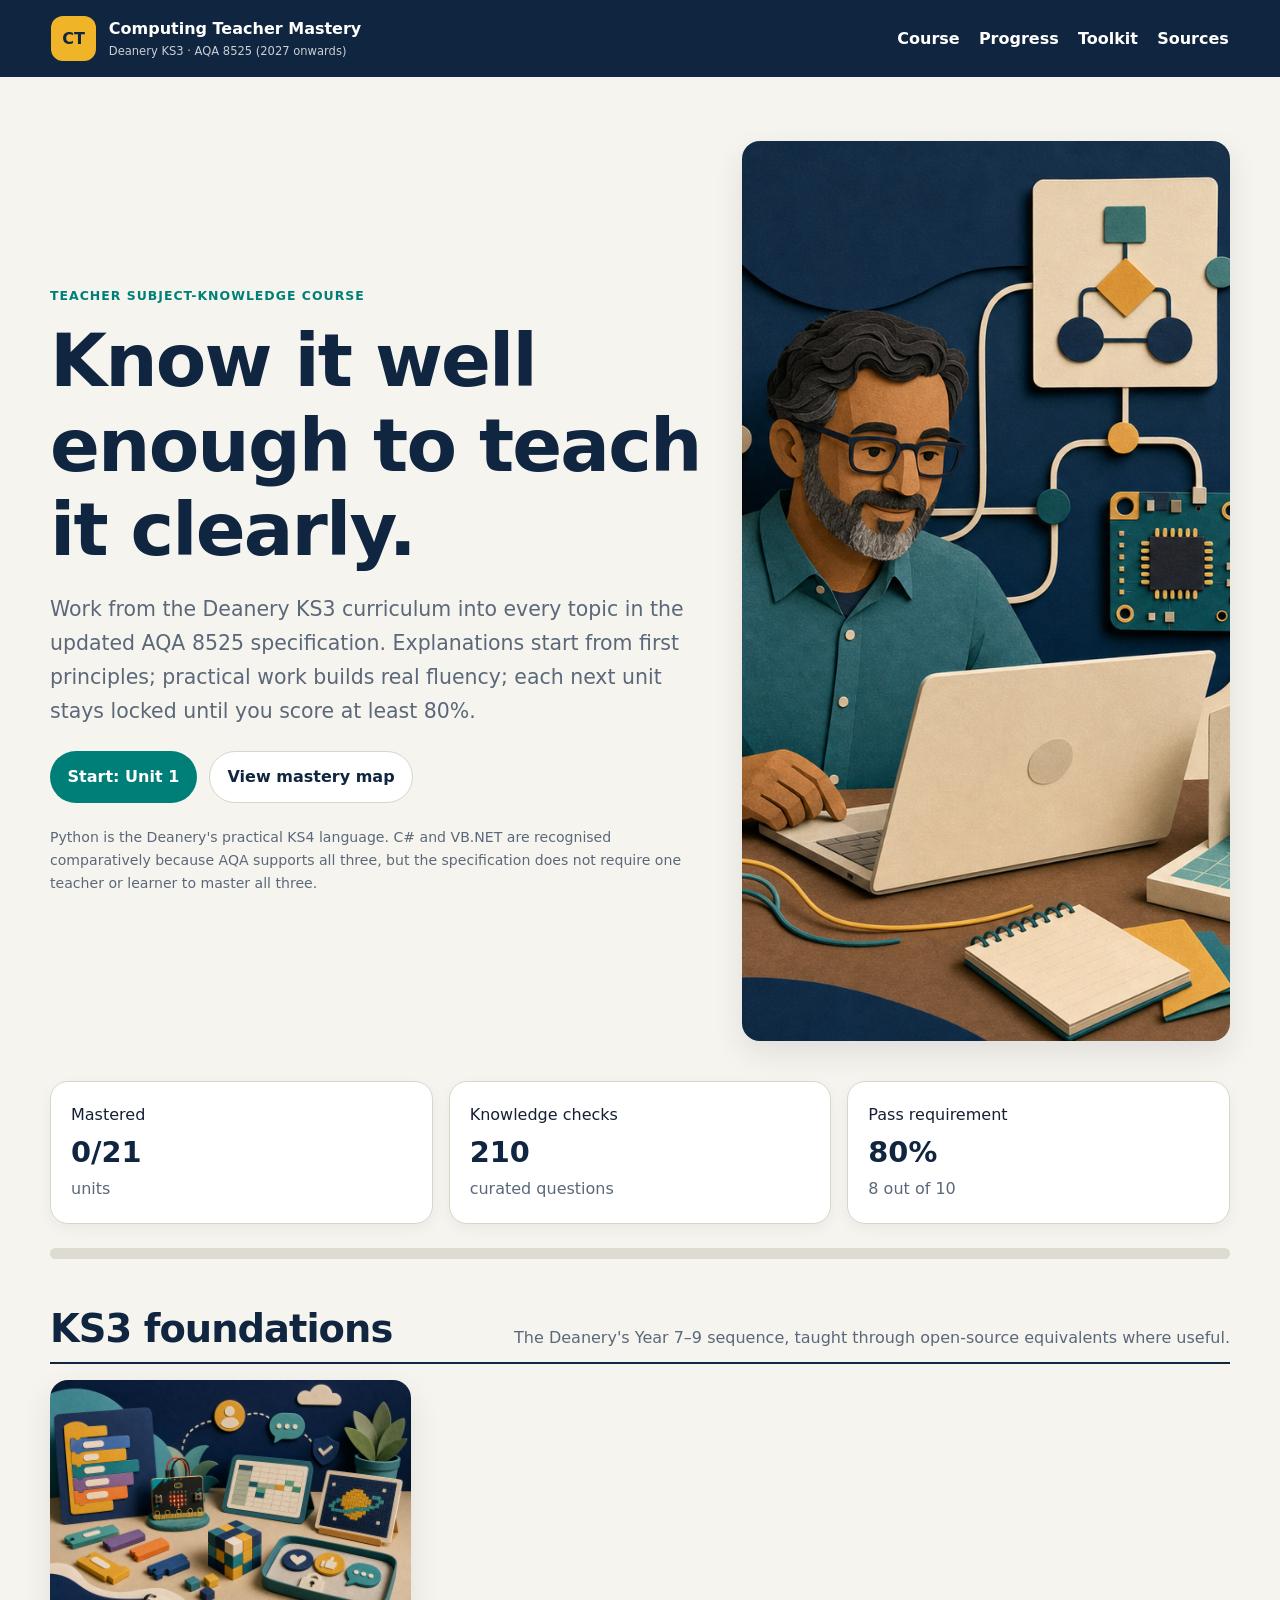
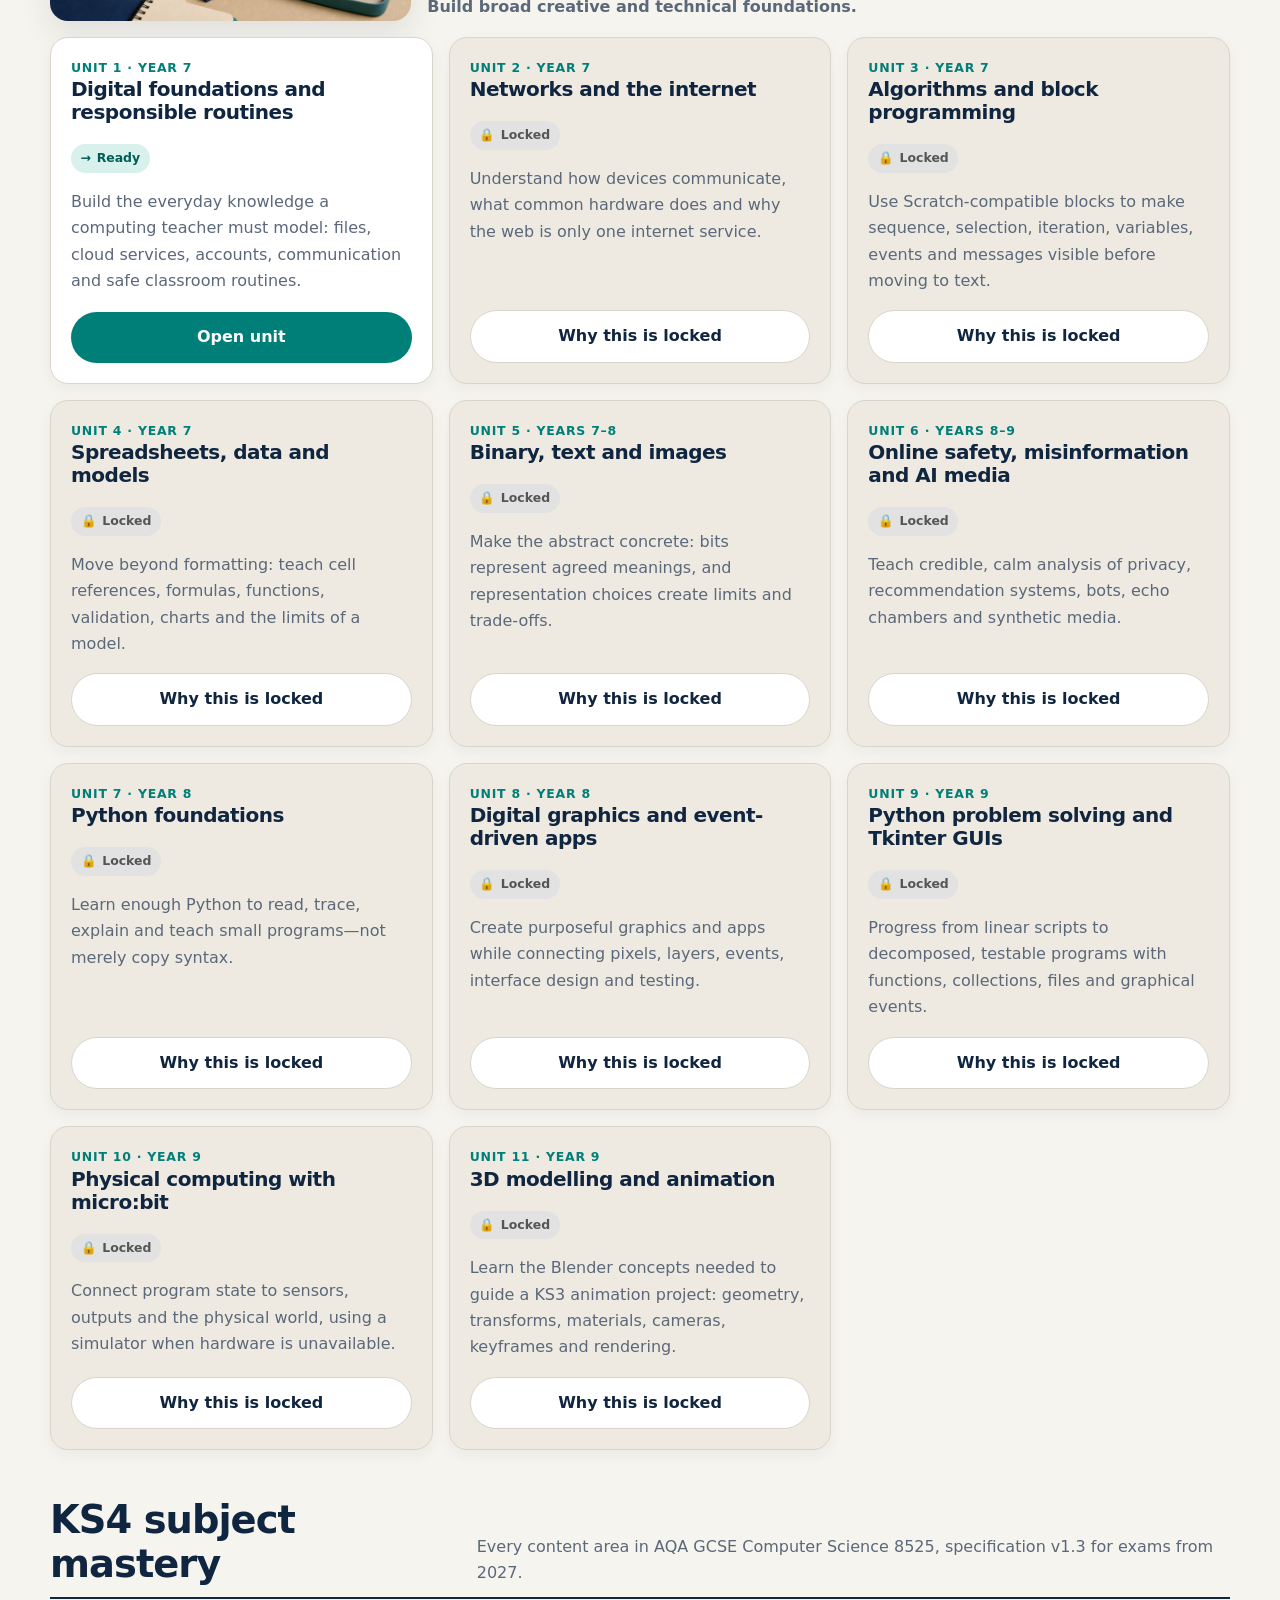
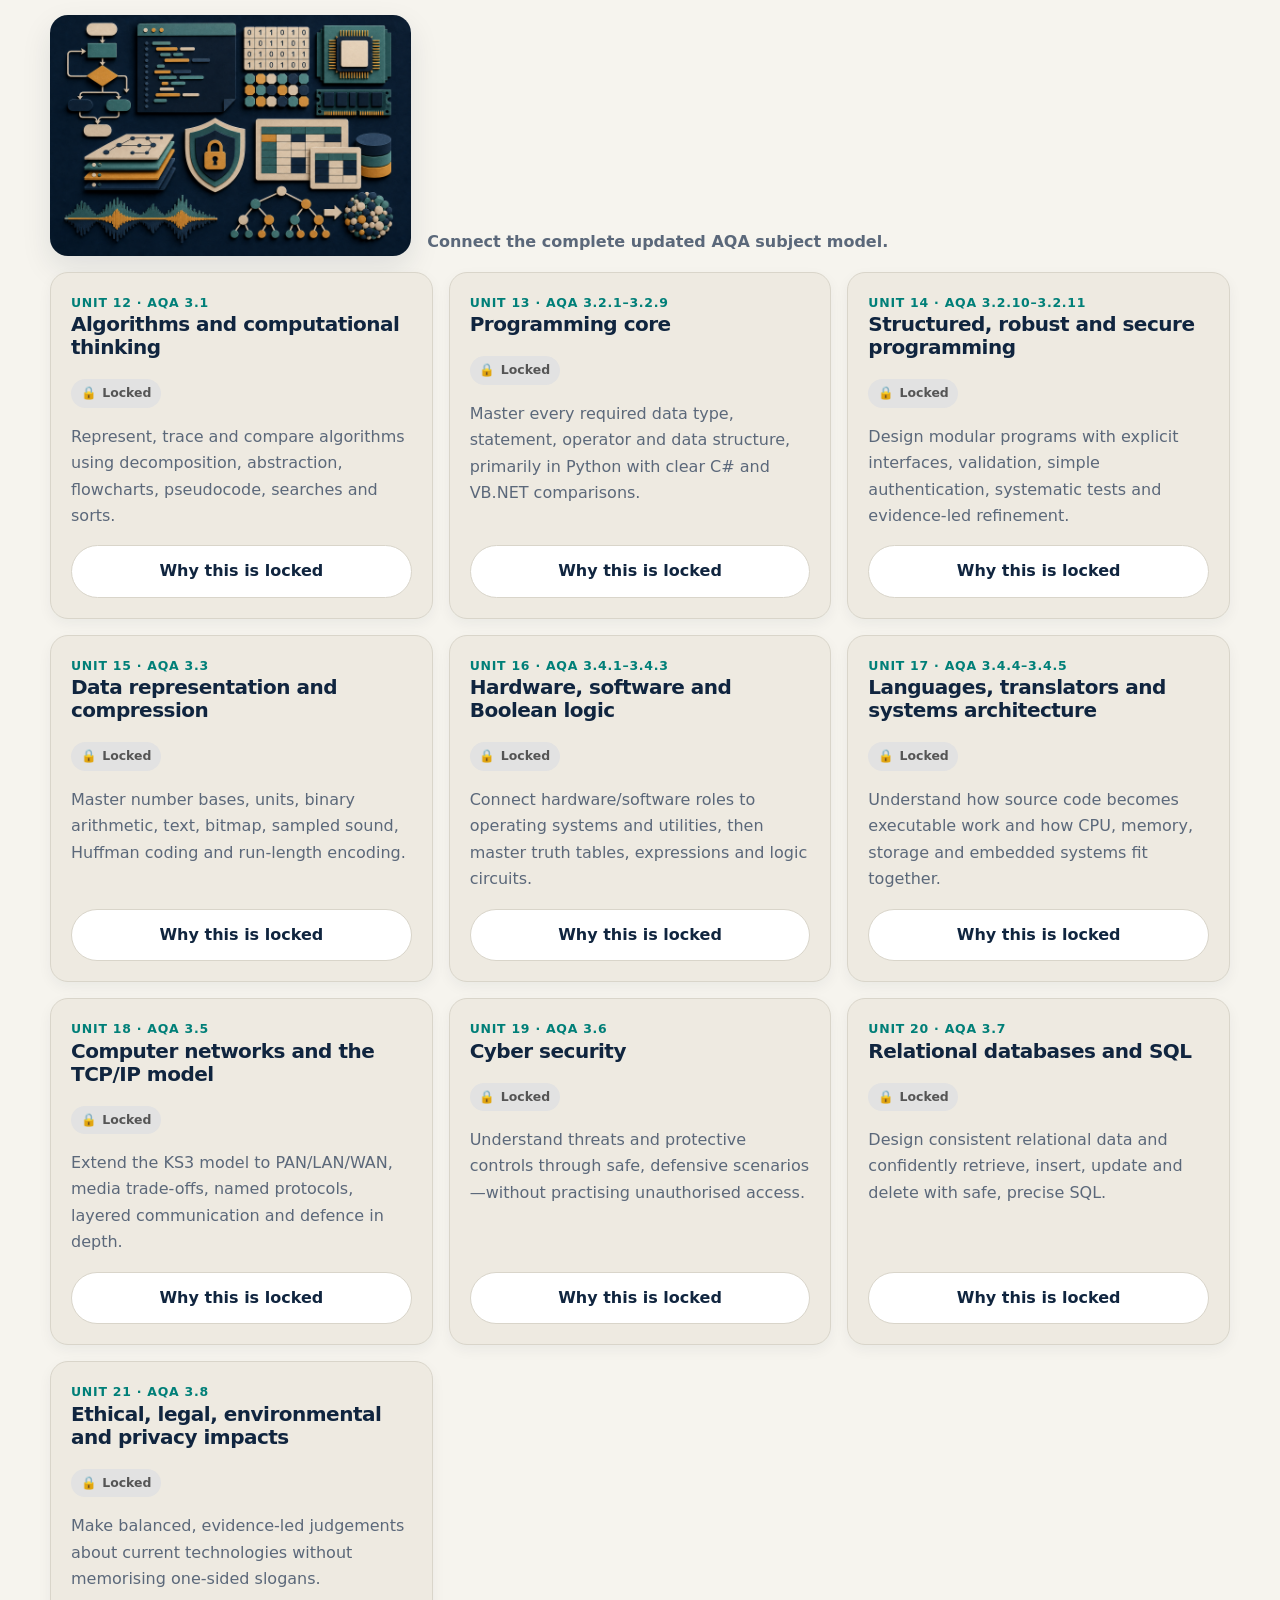
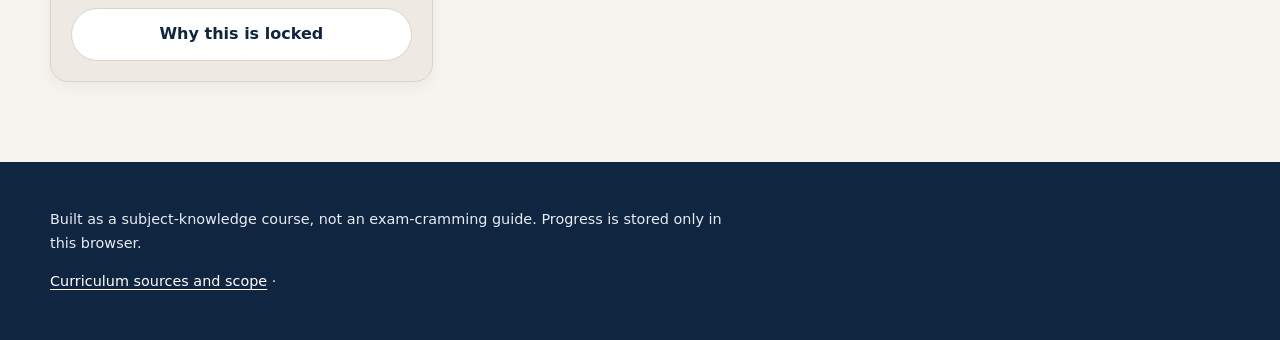
==== index.html @ 2669853c "Build complete computing teacher mastery course" ====
<!doctype html>
<html lang="en-GB">
<head>
  <meta charset="utf-8">
  <meta name="viewport" content="width=device-width, initial-scale=1">
  <meta name="theme-color" content="#10253f">
  <meta name="description" content="A guided Deanery KS3 and updated AQA 8525 Computer Science teacher mastery course.">
  <title>Computing Teacher Mastery</title>
  <link rel="manifest" href="manifest.webmanifest">
  <link rel="icon" href="assets/diagrams/icon.svg" type="image/svg+xml">
  <link rel="stylesheet" href="styles.css">
</head>
<body>
  <a class="skip-link" href="#main">Skip to content</a>
  <header class="site-header">
    <a class="brand" href="#/" aria-label="Computing Teacher Mastery home">
      <span class="brand-mark" aria-hidden="true">CT</span>
      <span><strong>Computing Teacher Mastery</strong><small>Deanery KS3 · AQA 8525 (2027 onwards)</small></span>
    </a>
    <nav aria-label="Primary navigation">
      <a href="#/">Course</a>
      <a href="#/progress">Progress</a>
      <a href="#/toolkit">Toolkit</a>
      <a href="#/sources">Sources</a>
    </nav>
  </header>

  <main id="main" tabindex="-1">
    <div id="app" aria-live="polite"></div>
  </main>

  <footer>
    <p>Built as a subject-knowledge course, not an exam-cramming guide. Progress is stored only in this browser.</p>
    <p><a href="#/sources">Curriculum sources and scope</a> · <button class="link-button" id="install-app" hidden>Install this course</button></p>
  </footer>

  <div id="toast" class="toast" role="status" aria-live="polite" hidden></div>
  <script src="data/core.js"></script>
  <script src="data/ks3.js"></script>
  <script src="data/ks4.js"></script>
  <script src="app.js"></script>
</body>
</html>
---- styles.css ----
:root {
  --ink: #142033;
  --muted: #5b687a;
  --navy: #10253f;
  --navy-2: #173b62;
  --paper: #f6f4ee;
  --surface: #ffffff;
  --line: #d9d5ca;
  --teal: #007f78;
  --teal-soft: #d8f1ec;
  --gold: #f0b429;
  --gold-soft: #fff0bf;
  --red: #a73939;
  --red-soft: #fae2e2;
  --green: #1b6b45;
  --green-soft: #dff3e7;
  --shadow: 0 12px 30px rgb(16 37 63 / 10%);
  --radius: 18px;
  font-family: Inter, ui-sans-serif, system-ui, -apple-system, BlinkMacSystemFont, "Segoe UI", sans-serif;
  color: var(--ink);
  background: var(--paper);
  line-height: 1.65;
}

* { box-sizing: border-box; }
html { scroll-behavior: smooth; }
body { margin: 0; min-width: 300px; }
a { color: var(--navy-2); text-underline-offset: .2em; }
button, input { font: inherit; }
button { cursor: pointer; }
img, svg { max-width: 100%; }
:focus-visible { outline: 3px solid var(--gold); outline-offset: 3px; }

.skip-link { position: absolute; left: -9999px; top: 1rem; z-index: 20; background: var(--surface); padding: .7rem 1rem; }
.skip-link:focus { left: 1rem; }

.site-header {
  display: flex; justify-content: space-between; align-items: center; gap: 2rem;
  padding: 1rem clamp(1rem, 4vw, 4rem); background: var(--navy); color: white;
}
.brand { display: flex; align-items: center; gap: .8rem; color: white; text-decoration: none; }
.brand-mark { display: grid; place-items: center; width: 2.8rem; aspect-ratio: 1; border-radius: 12px; background: var(--gold); color: var(--navy); font-weight: 800; }
.brand strong, .brand small { display: block; }
.brand small { opacity: .78; font-size: .72rem; }
nav { display: flex; gap: 1.2rem; flex-wrap: wrap; }
nav a { color: white; text-decoration: none; font-weight: 650; }
nav a:hover { text-decoration: underline; }

main { min-height: 70vh; }
#app { width: min(1180px, calc(100% - 2rem)); margin: 0 auto; padding: 2rem 0 5rem; }
footer { padding: 2rem max(1rem, calc((100% - 1180px) / 2)); background: var(--navy); color: #e7edf4; font-size: .9rem; }
footer a, footer .link-button { color: white; }

h1, h2, h3 { line-height: 1.15; color: var(--navy); letter-spacing: -.025em; }
h1 { font-size: clamp(2.2rem, 6vw, 4.6rem); margin: 0 0 1rem; }
h2 { font-size: clamp(1.55rem, 3vw, 2.4rem); margin-top: 2.5rem; }
h3 { font-size: 1.25rem; }
p { max-width: 74ch; }
.eyebrow { color: var(--teal); font-weight: 800; letter-spacing: .08em; text-transform: uppercase; font-size: .78rem; }
.lede { font-size: clamp(1.06rem, 2vw, 1.28rem); color: var(--muted); }
.muted { color: var(--muted); }
.small { font-size: .88rem; }

.hero { display: grid; grid-template-columns: minmax(0, 1.15fr) minmax(270px, .85fr); align-items: center; gap: 2rem; padding: 2rem 0 1rem; }
.hero-art { border-radius: var(--radius); box-shadow: var(--shadow); background: var(--teal-soft); overflow: hidden; }
.hero-art img { display: block; width: 100%; aspect-ratio: 4/3; object-fit: cover; }
.button-row { display: flex; gap: .75rem; flex-wrap: wrap; margin: 1.4rem 0; }
.button, .button-secondary, .quiz-submit {
  display: inline-flex; justify-content: center; align-items: center; border: 0; border-radius: 999px;
  padding: .75rem 1.1rem; font-weight: 750; text-decoration: none;
}
.button, .quiz-submit { background: var(--teal); color: white; }
.button:hover, .quiz-submit:hover { background: #006861; }
.button-secondary { background: var(--surface); color: var(--navy); border: 1px solid var(--line); }
.button[aria-disabled="true"] { background: #9ca5ae; pointer-events: none; }
.link-button { border: 0; padding: 0; background: transparent; text-decoration: underline; }

.summary-grid, .unit-grid, .tool-grid, .stats-grid { display: grid; gap: 1rem; }
.summary-grid { grid-template-columns: repeat(3, 1fr); margin: 1.5rem 0; }
.unit-grid { grid-template-columns: repeat(3, minmax(0, 1fr)); }
.tool-grid { grid-template-columns: repeat(2, minmax(0, 1fr)); }
.stats-grid { grid-template-columns: repeat(4, minmax(0, 1fr)); }
.card { background: var(--surface); border: 1px solid var(--line); border-radius: var(--radius); padding: 1.25rem; box-shadow: 0 5px 14px rgb(16 37 63 / 5%); }
.card h2, .card h3 { margin-top: 0; }
.stat strong { display: block; font-size: 1.8rem; color: var(--navy); }

.phase-heading { display: flex; justify-content: space-between; align-items: end; gap: 1rem; margin-top: 3rem; border-bottom: 2px solid var(--navy); }
.phase-heading h2 { margin: 0 0 .65rem; }
.phase-heading p { margin: 0 0 .65rem; color: var(--muted); }
.phase-banner { display: grid; grid-template-columns: minmax(220px, .45fr) 1fr; align-items: end; gap: 1rem; margin: 1rem 0; }
.phase-banner img { width: 100%; max-height: 260px; object-fit: cover; border-radius: var(--radius); box-shadow: var(--shadow); }
.phase-banner figcaption { color: var(--muted); font-weight: 650; }
.unit-card { position: relative; display: flex; flex-direction: column; min-height: 290px; }
.unit-card .unit-number { font-size: .78rem; font-weight: 800; color: var(--teal); text-transform: uppercase; letter-spacing: .06em; }
.unit-card p { color: var(--muted); }
.unit-card .button, .unit-card .button-secondary { margin-top: auto; }
.unit-card.locked { background: #eeeae1; }
.status-pill { display: inline-flex; align-items: center; gap: .35rem; width: fit-content; padding: .25rem .6rem; border-radius: 999px; font-size: .78rem; font-weight: 800; }
.status-open { background: var(--teal-soft); color: #005d56; }
.status-pass { background: var(--green-soft); color: var(--green); }
.status-lock { background: #e2e2e2; color: #555; }
.status-work { background: var(--gold-soft); color: #755200; }

.progress-track { height: .72rem; border-radius: 999px; background: #dedbd3; overflow: hidden; }
.progress-fill { height: 100%; background: var(--teal); border-radius: inherit; }

.breadcrumbs { display: flex; flex-wrap: wrap; gap: .45rem; color: var(--muted); font-size: .88rem; margin-bottom: 1.5rem; }
.unit-header { display: grid; grid-template-columns: minmax(0, 1.3fr) minmax(240px, .7fr); gap: 2rem; align-items: start; }
.unit-meta { background: var(--navy); color: white; padding: 1.2rem; border-radius: var(--radius); }
.unit-meta strong { color: var(--gold); }
.unit-meta p { margin: .35rem 0; }
.objectives { columns: 2; column-gap: 2rem; }
.objectives li { break-inside: avoid; margin-bottom: .45rem; }

.lesson-nav { display: flex; flex-wrap: wrap; gap: .5rem; padding: .8rem 0; border-block: 1px solid var(--line); }
.lesson-nav a { padding: .35rem .7rem; background: var(--surface); border-radius: 999px; text-decoration: none; font-size: .85rem; }
.lesson { scroll-margin-top: 1rem; margin: 2rem 0; padding: clamp(1rem, 3vw, 2rem); background: var(--surface); border-radius: var(--radius); border: 1px solid var(--line); }
.lesson h2 { margin-top: 0; }
.lesson-body { display: grid; grid-template-columns: minmax(0, 1.4fr) minmax(220px, .6fr); gap: 2rem; }
.callout { padding: 1rem; border-left: 5px solid var(--teal); background: var(--teal-soft); margin: 1.2rem 0; }
.callout.warning { border-color: var(--gold); background: var(--gold-soft); }
.callout.teacher { border-color: var(--navy); background: #e8eef5; }
.worked { padding: 1rem; border: 1px dashed var(--teal); border-radius: 12px; background: #fbfffe; }
code { background: #e9edf2; border-radius: 4px; padding: .1em .28em; }
pre { overflow-x: auto; padding: 1rem; border-radius: 12px; background: #10253f; color: #f2f6fa; }
pre code { background: transparent; padding: 0; }
.diagram { padding: 1rem; background: #f4f8fb; border-radius: 14px; text-align: center; }
.diagram figcaption { color: var(--muted); font-size: .82rem; text-align: left; }

.task { border-top: 1px solid var(--line); padding-top: 1rem; margin-top: 1rem; }
.task ol { padding-left: 1.2rem; }
.task-meta { display: flex; gap: .45rem; flex-wrap: wrap; }
.task-meta span { font-size: .75rem; font-weight: 750; background: #edf0f4; padding: .22rem .5rem; border-radius: 999px; }

.quiz-intro { max-width: 780px; }
.quiz-question { margin: 1.2rem 0; padding: 1.2rem; background: var(--surface); border: 1px solid var(--line); border-radius: var(--radius); }
.quiz-question legend { font-weight: 750; padding: 0 .4rem; }
.option { display: flex; gap: .65rem; align-items: flex-start; padding: .65rem; margin: .4rem 0; border-radius: 10px; }
.option:hover { background: #f1f5f7; }
.option input { margin-top: .35rem; }
.quiz-result { padding: 1.5rem; border-radius: var(--radius); margin: 1.5rem 0; }
.quiz-result.pass { background: var(--green-soft); border: 2px solid var(--green); }
.quiz-result.retry { background: var(--gold-soft); border: 2px solid var(--gold); }
.review-item { border-left: 5px solid var(--red); background: var(--red-soft); padding: .8rem 1rem; margin: .8rem 0; }
.review-item.correct { border-color: var(--green); background: var(--green-soft); }

.roadmap { position: relative; margin: 2rem 0; }
.roadmap::before { content: ""; position: absolute; left: 1rem; top: 1rem; bottom: 1rem; width: 3px; background: var(--line); }
.roadmap-item { position: relative; display: grid; grid-template-columns: 2rem 1fr auto; gap: .8rem; align-items: center; padding: .7rem 0; }
.roadmap-dot { position: relative; z-index: 1; display: grid; place-items: center; width: 2rem; height: 2rem; background: var(--surface); border: 3px solid var(--line); border-radius: 50%; font-weight: 800; }
.roadmap-item.passed .roadmap-dot { background: var(--green); border-color: var(--green); color: white; }
.roadmap-item.current .roadmap-dot { border-color: var(--gold); }

.source-list li { margin-bottom: 1rem; }
.text-destructive { color: var(--red); font-weight: 750; }
.table-responsive { overflow-x: auto; }
.table { width: 100%; border-collapse: collapse; background: var(--surface); }
.table th, .table td { text-align: left; vertical-align: top; padding: .7rem; border-bottom: 1px solid var(--line); }
.table th { color: var(--navy); }
.toast { position: fixed; right: 1rem; bottom: 1rem; max-width: 360px; background: var(--navy); color: white; border-radius: 12px; padding: .8rem 1rem; box-shadow: var(--shadow); z-index: 30; }

@media (max-width: 900px) {
  .site-header { align-items: flex-start; flex-direction: column; gap: .8rem; }
  .hero, .unit-header, .lesson-body { grid-template-columns: 1fr; }
  .unit-grid { grid-template-columns: repeat(2, minmax(0, 1fr)); }
  .stats-grid { grid-template-columns: repeat(2, 1fr); }
}
@media (max-width: 620px) {
  #app { width: min(100% - 1.2rem, 1180px); }
  .unit-grid, .tool-grid, .summary-grid, .stats-grid { grid-template-columns: 1fr; }
  .objectives { columns: 1; }
  .phase-heading { display: block; }
  .phase-banner { grid-template-columns: 1fr; }
  .roadmap-item { grid-template-columns: 2rem 1fr; }
  .roadmap-item > :last-child { grid-column: 2; }
}
@media print {
  .site-header, footer, .button-row, .lesson-nav, .quiz-submit { display: none !important; }
  #app { width: 100%; }
  .lesson, .card { box-shadow: none; break-inside: avoid; }
}
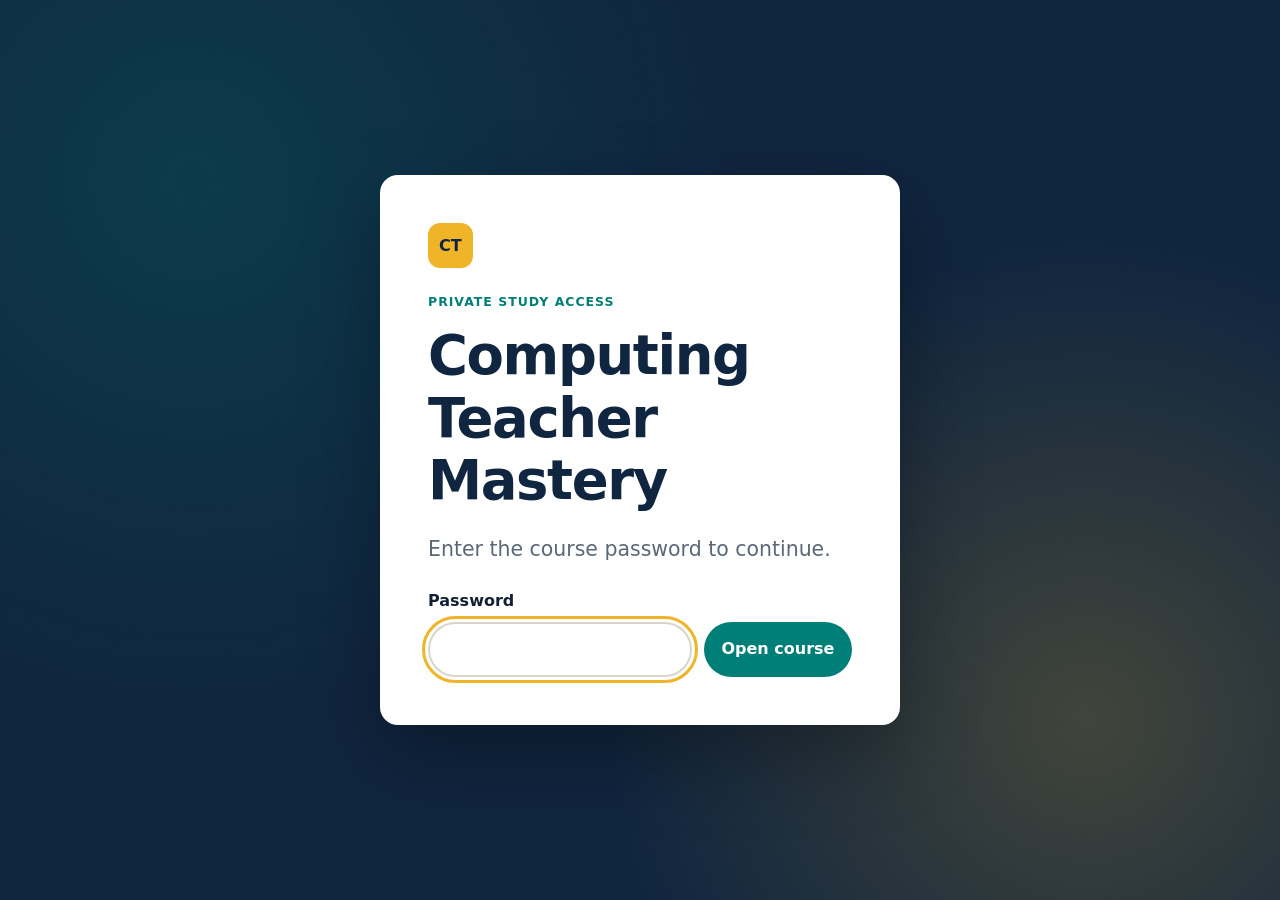
==== commit 1e2e85da: "Add Easyjet access gate" ====
--- a/index.html
+++ b/index.html
@@ -1,5 +1,5 @@
 <!doctype html>
-<html lang="en-GB">
+<html lang="en-GB" class="auth-pending">
 <head>
   <meta charset="utf-8">
   <meta name="viewport" content="width=device-width, initial-scale=1">
@@ -11,6 +11,23 @@
   <link rel="stylesheet" href="styles.css">
 </head>
 <body>
+  <section class="auth-gate" id="auth-gate" role="dialog" aria-modal="true" aria-labelledby="auth-title">
+    <div class="auth-card">
+      <span class="brand-mark auth-mark" aria-hidden="true">CT</span>
+      <p class="eyebrow">Private study access</p>
+      <h1 id="auth-title">Computing Teacher Mastery</h1>
+      <p class="lede">Enter the course password to continue.</p>
+      <form id="auth-form">
+        <label for="auth-password"><strong>Password</strong></label>
+        <div class="auth-controls">
+          <input id="auth-password" name="password" type="password" autocomplete="current-password" required>
+          <button class="button" type="submit">Open course</button>
+        </div>
+        <p class="auth-message" id="auth-message" role="alert" hidden>That password is not correct. Please try again.</p>
+      </form>
+      <noscript><p class="auth-message">JavaScript must be enabled to open this course.</p></noscript>
+    </div>
+  </section>
   <a class="skip-link" href="#main">Skip to content</a>
   <header class="site-header">
     <a class="brand" href="#/" aria-label="Computing Teacher Mastery home">
@@ -35,9 +52,6 @@
   </footer>
 
   <div id="toast" class="toast" role="status" aria-live="polite" hidden></div>
-  <script src="data/core.js"></script>
-  <script src="data/ks3.js"></script>
-  <script src="data/ks4.js"></script>
-  <script src="app.js"></script>
+  <script src="auth.js"></script>
 </body>
 </html>
--- a/styles.css
+++ b/styles.css
@@ -25,6 +25,28 @@
 * { box-sizing: border-box; }
 html { scroll-behavior: smooth; }
 body { margin: 0; min-width: 300px; }
+.auth-pending body > :not(.auth-gate):not(script) { display: none !important; }
+.auth-gate {
+  min-height: 100vh; display: grid; place-items: center; padding: 1.25rem;
+  background:
+    radial-gradient(circle at 15% 20%, rgb(0 127 120 / 24%), transparent 34rem),
+    radial-gradient(circle at 85% 80%, rgb(240 180 41 / 22%), transparent 30rem),
+    var(--navy);
+}
+.auth-gate[hidden] { display: none; }
+.auth-card {
+  width: min(520px, 100%); padding: clamp(1.5rem, 5vw, 3rem); border-radius: var(--radius);
+  background: var(--surface); box-shadow: 0 30px 80px rgb(0 0 0 / 30%);
+}
+.auth-card h1 { font-size: clamp(2rem, 8vw, 3.4rem); }
+.auth-mark { margin-bottom: 1.5rem; }
+.auth-controls { display: grid; grid-template-columns: 1fr auto; gap: .75rem; margin-top: .5rem; }
+.auth-controls input {
+  width: 100%; min-width: 0; padding: .75rem 1rem; border: 2px solid var(--line); border-radius: 999px;
+  background: white; color: var(--ink);
+}
+.auth-controls input[aria-invalid="true"] { border-color: var(--red); }
+.auth-message { color: var(--red); font-weight: 700; }
 a { color: var(--navy-2); text-underline-offset: .2em; }
 button, input { font: inherit; }
 button { cursor: pointer; }
@@ -167,6 +189,8 @@
 }
 @media (max-width: 620px) {
   #app { width: min(100% - 1.2rem, 1180px); }
+  .auth-controls { grid-template-columns: 1fr; }
+  .auth-controls .button { width: 100%; }
   .unit-grid, .tool-grid, .summary-grid, .stats-grid { grid-template-columns: 1fr; }
   .objectives { columns: 1; }
   .phase-heading { display: block; }
